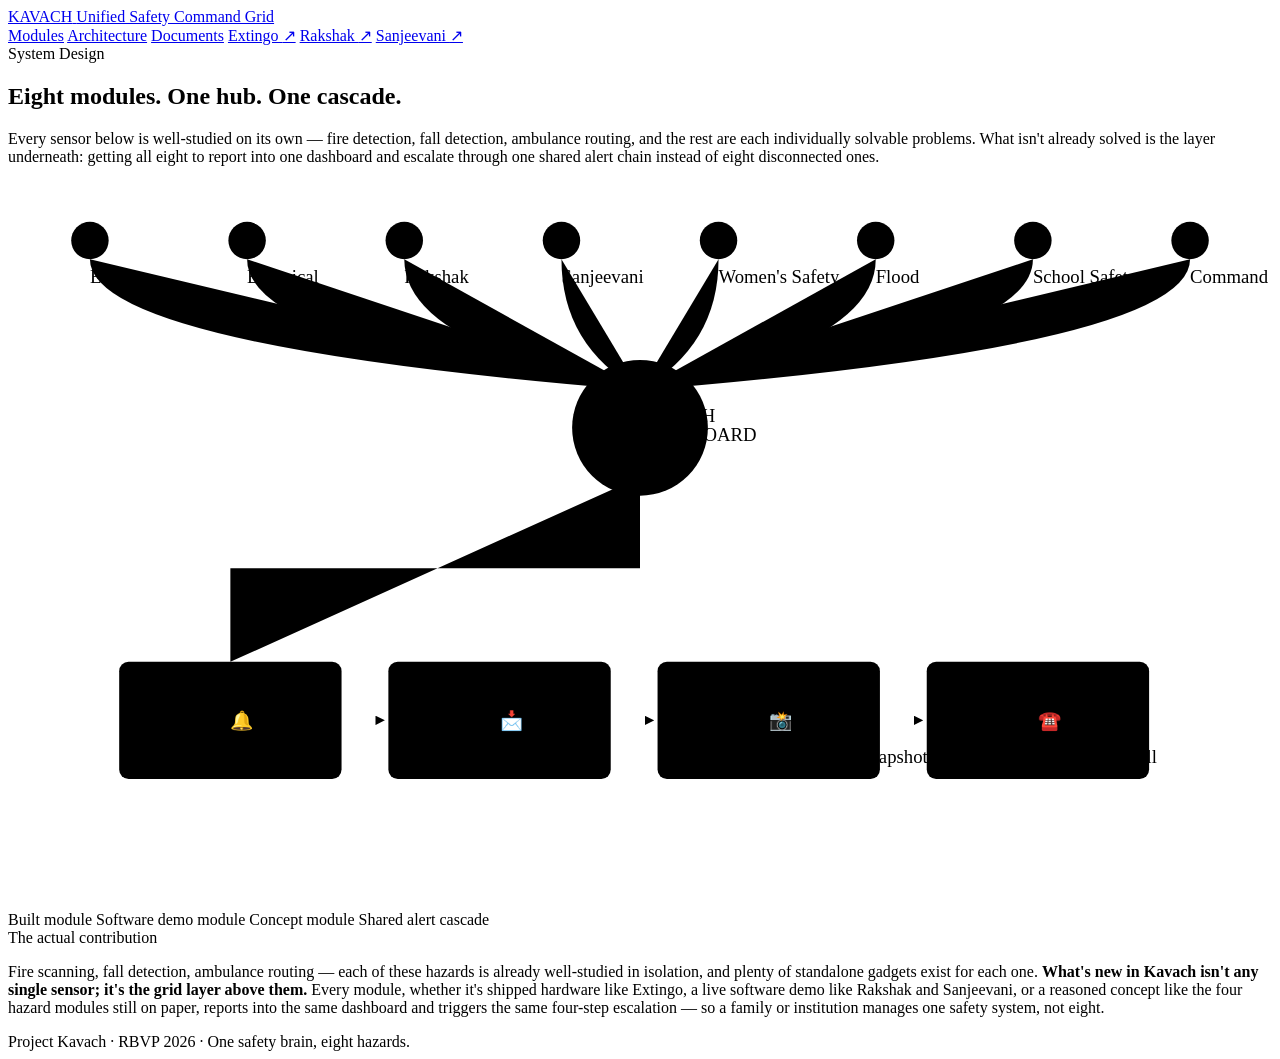
==== architecture.html @ 4a551e86 "Create architecture.html" ====
<!DOCTYPE html>
<html lang="en">
<head>
<meta charset="UTF-8">
<meta name="viewport" content="width=device-width, initial-scale=1.0">
<title>Architecture — Kavach</title>
<meta name="description" content="How Kavach's eight modules feed one dashboard hub and one shared alert-escalation cascade.">
<link rel="stylesheet" href="css/style.css">
</head>
<body>

<header class="site-header">
  <a class="brand" href="index.html">
    <span class="brand-mark" aria-hidden="true"></span>
    <span class="brand-text">
      <span class="brand-name">KAVACH</span>
      <span class="brand-sub">Unified Safety Command Grid</span>
    </span>
  </a>
  <nav class="site-nav" aria-label="Primary">
    <a class="site-nav-link" href="index.html">Modules</a>
    <a class="site-nav-link is-active" href="architecture.html">Architecture</a>
    <a class="site-nav-link" href="documents.html">Documents</a>
    <span class="site-nav-divider" aria-hidden="true"></span>
    <a class="site-nav-link site-nav-link--external" href="#extingo" target="_blank" rel="noopener">Extingo <span class="ext-icon">↗</span></a>
    <a class="site-nav-link site-nav-link--external" href="#rakshak" target="_blank" rel="noopener">Rakshak <span class="ext-icon">↗</span></a>
    <a class="site-nav-link site-nav-link--external" href="#sanjeevani" target="_blank" rel="noopener">Sanjeevani <span class="ext-icon">↗</span></a>
  </nav>
</header>

<div class="hazard-rule" role="presentation"></div>

<main class="dashboard">

  <section class="arch-intro">
    <span class="hero-eyebrow">System Design</span>
    <h1 class="arch-title">Eight modules. One hub. One cascade.</h1>
    <p class="arch-subtitle">
      Every sensor below is well-studied on its own — fire detection, fall detection, ambulance
      routing, and the rest are each individually solvable problems. What isn't already
      solved is the layer underneath: getting all eight to report into one dashboard and
      escalate through one shared alert chain instead of eight disconnected ones.
    </p>
  </section>

  <!-- ============================ DIAGRAM ============================== -->
  <section class="arch-diagram-panel" aria-label="Kavach system architecture diagram">
    <svg class="arch-svg" viewBox="0 0 1080 620" xmlns="http://www.w3.org/2000/svg" role="img"
         aria-label="Diagram: eight hazard modules feed into the Kavach Dashboard hub, which feeds into a shared alert cascade — Local Alarm, then SMS, then Telegram with snapshot, then Automated Call.">

      <!-- feed lines: modules -> hub -->
      <path class="arch-feed-line status-built"   d="M 70.0 66 Q 70.0 140 540 178"/>
      <path class="arch-feed-line status-concept" d="M 204.3 66 Q 204.3 140 540 178"/>
      <path class="arch-feed-line status-demo"    d="M 338.6 66 Q 338.6 140 540 178"/>
      <path class="arch-feed-line status-demo"    d="M 472.9 66 Q 472.9 140 540 178"/>
      <path class="arch-feed-line status-concept" d="M 607.1 66 Q 607.1 140 540 178"/>
      <path class="arch-feed-line status-concept" d="M 741.4 66 Q 741.4 140 540 178"/>
      <path class="arch-feed-line status-concept" d="M 875.7 66 Q 875.7 140 540 178"/>
      <path class="arch-feed-line status-concept" d="M 1010.0 66 Q 1010.0 140 540 178"/>

      <!-- module nodes -->
      <g>
        <circle class="arch-node-dot status-built" cx="70" cy="50" r="16"/>
        <text class="arch-node-label" x="70" y="86">Extingo</text>

        <circle class="arch-node-dot status-concept" cx="204.3" cy="50" r="16"/>
        <text class="arch-node-label" x="204.3" y="86">Electrical</text>

        <circle class="arch-node-dot status-demo" cx="338.6" cy="50" r="16"/>
        <text class="arch-node-label" x="338.6" y="86">Rakshak</text>

        <circle class="arch-node-dot status-demo" cx="472.9" cy="50" r="16"/>
        <text class="arch-node-label" x="472.9" y="86">Sanjeevani</text>

        <circle class="arch-node-dot status-concept" cx="607.1" cy="50" r="16"/>
        <text class="arch-node-label" x="607.1" y="86">Women's Safety</text>

        <circle class="arch-node-dot status-concept" cx="741.4" cy="50" r="16"/>
        <text class="arch-node-label" x="741.4" y="86">Flood</text>

        <circle class="arch-node-dot status-concept" cx="875.7" cy="50" r="16"/>
        <text class="arch-node-label" x="875.7" y="86">School Safety</text>

        <circle class="arch-node-dot status-concept" cx="1010" cy="50" r="16"/>
        <text class="arch-node-label" x="1010" y="86">Command Grid</text>
      </g>

      <!-- hub -->
      <circle class="arch-hub-glow" cx="540" cy="210" r="58"/>
      <circle class="arch-hub-fill" cx="540" cy="210" r="42"/>
      <text class="arch-hub-title" x="540" y="205">KAVACH</text>
      <text class="arch-hub-sub" x="540" y="221">DASHBOARD</text>

      <!-- hub -> cascade connector -->
      <path class="arch-connector" d="M 540 252 L 540 330 L 190 330 L 190 410"/>

      <!-- alert cascade: Local Alarm -> SMS -> Telegram + Snapshot -> Automated Call -->
      <g>
        <rect class="arch-cascade-box" x="95" y="410" width="190" height="100" rx="8"/>
        <text class="arch-cascade-step" x="190" y="434">Step 1</text>
        <text class="arch-cascade-icon" x="190" y="466">🔔</text>
        <text class="arch-cascade-label" x="190" y="496">Local Alarm</text>
      </g>

      <line class="arch-cascade-arrow" x1="285" y1="460" x2="320" y2="460" marker-end="url(#arch-arrowhead)"/>

      <g>
        <rect class="arch-cascade-box" x="325" y="410" width="190" height="100" rx="8"/>
        <text class="arch-cascade-step" x="420" y="434">Step 2</text>
        <text class="arch-cascade-icon icon-2" x="420" y="466">📩</text>
        <text class="arch-cascade-label" x="420" y="496">SMS</text>
      </g>

      <line class="arch-cascade-arrow" x1="515" y1="460" x2="550" y2="460" marker-end="url(#arch-arrowhead)"/>

      <g>
        <rect class="arch-cascade-box" x="555" y="410" width="190" height="100" rx="8"/>
        <text class="arch-cascade-step" x="650" y="434">Step 3</text>
        <text class="arch-cascade-icon icon-3" x="650" y="466">📸</text>
        <text class="arch-cascade-label" x="650" y="496">Telegram + Snapshot</text>
      </g>

      <line class="arch-cascade-arrow" x1="745" y1="460" x2="780" y2="460" marker-end="url(#arch-arrowhead)"/>

      <g>
        <rect class="arch-cascade-box" x="785" y="410" width="190" height="100" rx="8"/>
        <text class="arch-cascade-step" x="880" y="434">Step 4</text>
        <text class="arch-cascade-icon icon-4" x="880" y="466">☎️</text>
        <text class="arch-cascade-label" x="880" y="496">Automated Call</text>
      </g>

      <defs>
        <marker id="arch-arrowhead" markerWidth="8" markerHeight="8" refX="6" refY="4" orient="auto">
          <path d="M0,0 L8,4 L0,8 Z" fill="var(--red)"/>
        </marker>
      </defs>
    </svg>

    <div class="arch-legend">
      <span class="arch-legend-item"><span class="arch-legend-dot status-built"></span>Built module</span>
      <span class="arch-legend-item"><span class="arch-legend-dot status-demo"></span>Software demo module</span>
      <span class="arch-legend-item"><span class="arch-legend-dot status-concept"></span>Concept module</span>
      <span class="arch-legend-item"><span class="arch-legend-dot status-alert"></span>Shared alert cascade</span>
    </div>
  </section>

  <!-- ============================ NOTE PANEL ============================ -->
  <section class="arch-note-panel">
    <span class="arch-note-eyebrow">The actual contribution</span>
    <p class="arch-note-text">
      Fire scanning, fall detection, ambulance routing — each of these hazards is already
      well-studied in isolation, and plenty of standalone gadgets exist for each one.
      <strong>What's new in Kavach isn't any single sensor; it's the grid layer above them.</strong>
      Every module, whether it's shipped hardware like Extingo, a live software demo like
      Rakshak and Sanjeevani, or a reasoned concept like the four hazard modules still on
      paper, reports into the same dashboard and triggers the same four-step escalation —
      so a family or institution manages one safety system, not eight.
    </p>
  </section>

</main>

<footer class="site-footer">
  Project Kavach · RBVP 2026 · One safety brain, eight hazards.
</footer>

</body>
</html>
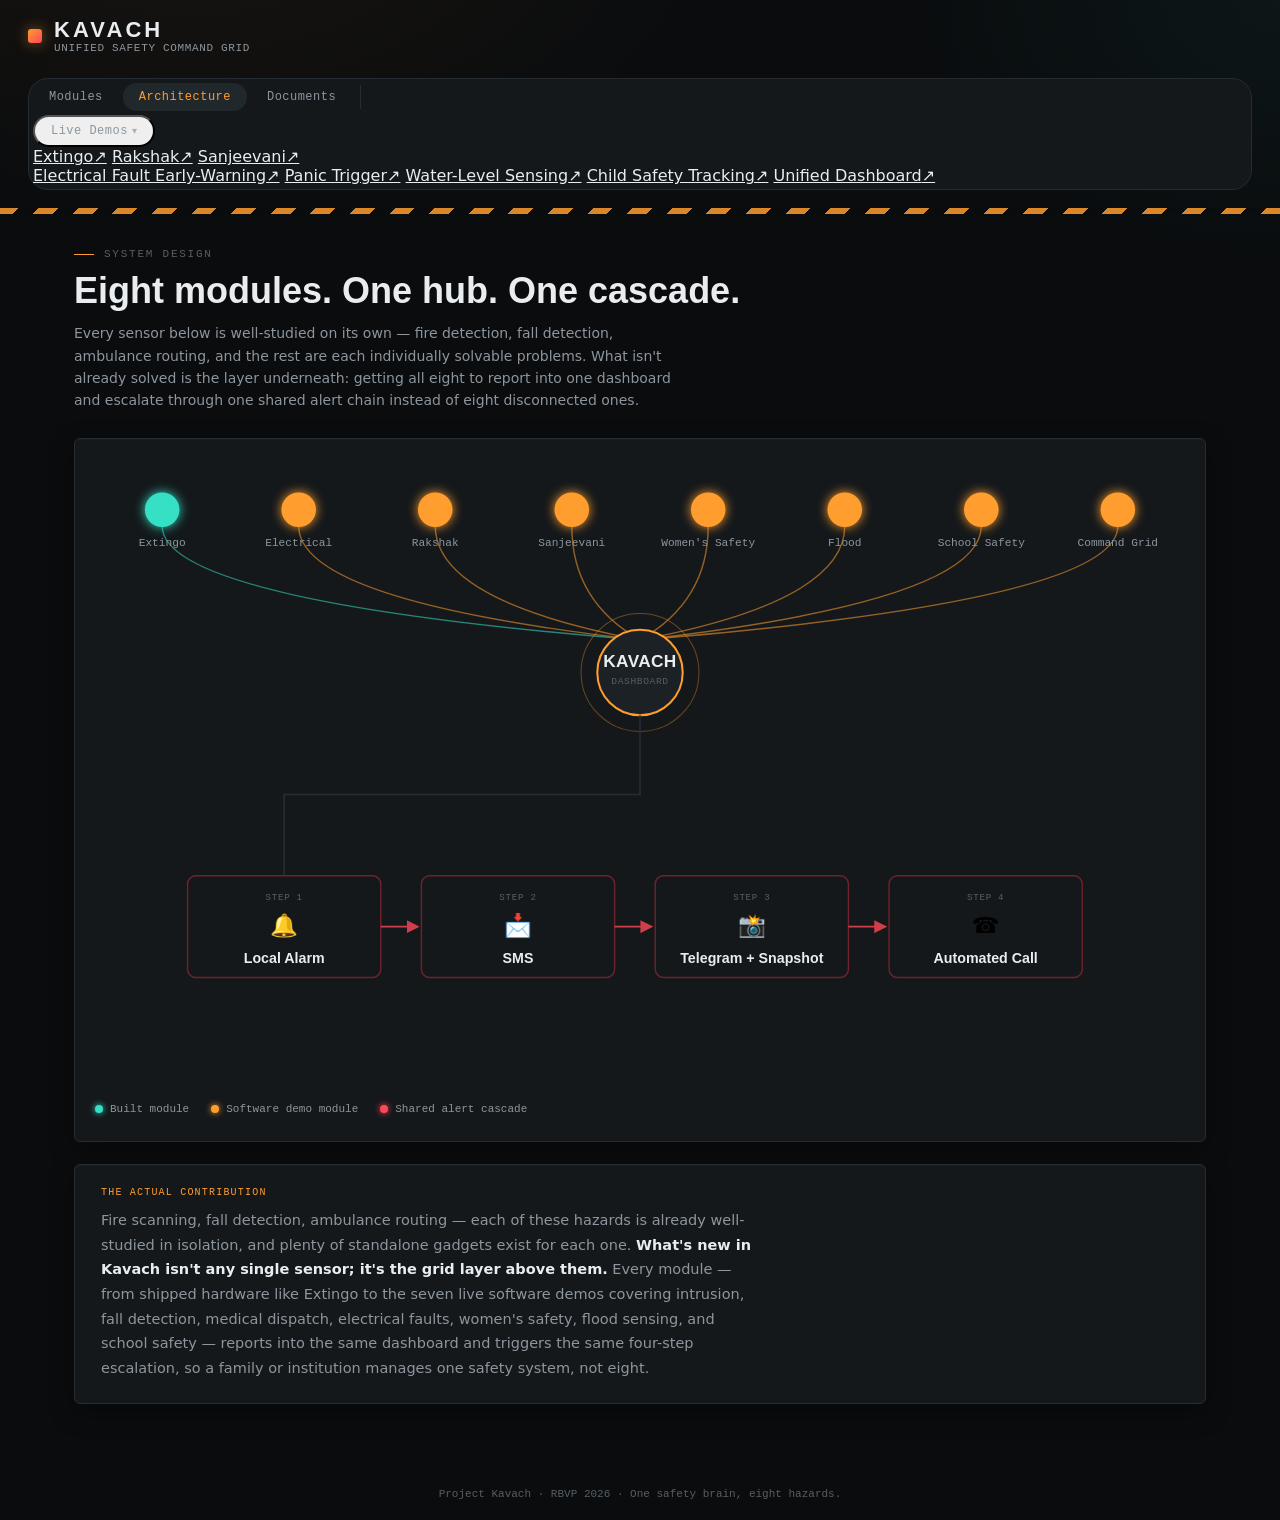
==== commit 19214345: "Refactor navigation and update module statuses Updated navigation to include a dropdown for live dem" ====
--- a/architecture.html
+++ b/architecture.html
@@ -22,9 +22,22 @@
     <a class="site-nav-link is-active" href="architecture.html">Architecture</a>
     <a class="site-nav-link" href="documents.html">Documents</a>
     <span class="site-nav-divider" aria-hidden="true"></span>
-    <a class="site-nav-link site-nav-link--external" href="#extingo" target="_blank" rel="noopener">Extingo <span class="ext-icon">↗</span></a>
-    <a class="site-nav-link site-nav-link--external" href="#rakshak" target="_blank" rel="noopener">Rakshak <span class="ext-icon">↗</span></a>
-    <a class="site-nav-link site-nav-link--external" href="#sanjeevani" target="_blank" rel="noopener">Sanjeevani <span class="ext-icon">↗</span></a>
+    <div class="nav-dropdown">
+      <button class="site-nav-link site-nav-link--external nav-dropdown-trigger" type="button" aria-haspopup="true" aria-expanded="false" aria-controls="live-demos-menu">
+        Live Demos <span class="ext-icon nav-dropdown-caret">▾</span>
+      </button>
+      <div class="nav-dropdown-menu" id="live-demos-menu" role="menu" aria-label="Kavach live sites">
+        <a class="nav-dropdown-item" href="#extingo" target="_blank" rel="noopener" role="menuitem"><span class="nav-dropdown-dot status-built"></span>Extingo<span class="ext-icon">↗</span></a>
+        <a class="nav-dropdown-item" href="#rakshak" target="_blank" rel="noopener" role="menuitem"><span class="nav-dropdown-dot status-demo"></span>Rakshak<span class="ext-icon">↗</span></a>
+        <a class="nav-dropdown-item" href="#sanjeevani" target="_blank" rel="noopener" role="menuitem"><span class="nav-dropdown-dot status-demo"></span>Sanjeevani<span class="ext-icon">↗</span></a>
+        <div class="nav-dropdown-divider" role="separator"></div>
+        <a class="nav-dropdown-item" href="#electrical-fault" target="_blank" rel="noopener" role="menuitem"><span class="nav-dropdown-dot status-demo"></span>Electrical Fault Early-Warning<span class="ext-icon">↗</span></a>
+        <a class="nav-dropdown-item" href="#panic-trigger" target="_blank" rel="noopener" role="menuitem"><span class="nav-dropdown-dot status-demo"></span>Panic Trigger<span class="ext-icon">↗</span></a>
+        <a class="nav-dropdown-item" href="#water-level-sensing" target="_blank" rel="noopener" role="menuitem"><span class="nav-dropdown-dot status-demo"></span>Water-Level Sensing<span class="ext-icon">↗</span></a>
+        <a class="nav-dropdown-item" href="#child-safety-tracking" target="_blank" rel="noopener" role="menuitem"><span class="nav-dropdown-dot status-demo"></span>Child Safety Tracking<span class="ext-icon">↗</span></a>
+        <a class="nav-dropdown-item" href="#unified-dashboard" target="_blank" rel="noopener" role="menuitem"><span class="nav-dropdown-dot status-demo"></span>Unified Dashboard<span class="ext-icon">↗</span></a>
+      </div>
+    </div>
   </nav>
 </header>
 
@@ -50,20 +63,20 @@
 
       <!-- feed lines: modules -> hub -->
       <path class="arch-feed-line status-built"   d="M 70.0 66 Q 70.0 140 540 178"/>
-      <path class="arch-feed-line status-concept" d="M 204.3 66 Q 204.3 140 540 178"/>
+      <path class="arch-feed-line status-demo" d="M 204.3 66 Q 204.3 140 540 178"/>
       <path class="arch-feed-line status-demo"    d="M 338.6 66 Q 338.6 140 540 178"/>
       <path class="arch-feed-line status-demo"    d="M 472.9 66 Q 472.9 140 540 178"/>
-      <path class="arch-feed-line status-concept" d="M 607.1 66 Q 607.1 140 540 178"/>
-      <path class="arch-feed-line status-concept" d="M 741.4 66 Q 741.4 140 540 178"/>
-      <path class="arch-feed-line status-concept" d="M 875.7 66 Q 875.7 140 540 178"/>
-      <path class="arch-feed-line status-concept" d="M 1010.0 66 Q 1010.0 140 540 178"/>
+      <path class="arch-feed-line status-demo" d="M 607.1 66 Q 607.1 140 540 178"/>
+      <path class="arch-feed-line status-demo" d="M 741.4 66 Q 741.4 140 540 178"/>
+      <path class="arch-feed-line status-demo" d="M 875.7 66 Q 875.7 140 540 178"/>
+      <path class="arch-feed-line status-demo" d="M 1010.0 66 Q 1010.0 140 540 178"/>
 
       <!-- module nodes -->
       <g>
         <circle class="arch-node-dot status-built" cx="70" cy="50" r="16"/>
         <text class="arch-node-label" x="70" y="86">Extingo</text>
 
-        <circle class="arch-node-dot status-concept" cx="204.3" cy="50" r="16"/>
+        <circle class="arch-node-dot status-demo" cx="204.3" cy="50" r="16"/>
         <text class="arch-node-label" x="204.3" y="86">Electrical</text>
 
         <circle class="arch-node-dot status-demo" cx="338.6" cy="50" r="16"/>
@@ -72,16 +85,16 @@
         <circle class="arch-node-dot status-demo" cx="472.9" cy="50" r="16"/>
         <text class="arch-node-label" x="472.9" y="86">Sanjeevani</text>
 
-        <circle class="arch-node-dot status-concept" cx="607.1" cy="50" r="16"/>
+        <circle class="arch-node-dot status-demo" cx="607.1" cy="50" r="16"/>
         <text class="arch-node-label" x="607.1" y="86">Women's Safety</text>
 
-        <circle class="arch-node-dot status-concept" cx="741.4" cy="50" r="16"/>
+        <circle class="arch-node-dot status-demo" cx="741.4" cy="50" r="16"/>
         <text class="arch-node-label" x="741.4" y="86">Flood</text>
 
-        <circle class="arch-node-dot status-concept" cx="875.7" cy="50" r="16"/>
+        <circle class="arch-node-dot status-demo" cx="875.7" cy="50" r="16"/>
         <text class="arch-node-label" x="875.7" y="86">School Safety</text>
 
-        <circle class="arch-node-dot status-concept" cx="1010" cy="50" r="16"/>
+        <circle class="arch-node-dot status-demo" cx="1010" cy="50" r="16"/>
         <text class="arch-node-label" x="1010" y="86">Command Grid</text>
       </g>
 
@@ -139,7 +152,6 @@
     <div class="arch-legend">
       <span class="arch-legend-item"><span class="arch-legend-dot status-built"></span>Built module</span>
       <span class="arch-legend-item"><span class="arch-legend-dot status-demo"></span>Software demo module</span>
-      <span class="arch-legend-item"><span class="arch-legend-dot status-concept"></span>Concept module</span>
       <span class="arch-legend-item"><span class="arch-legend-dot status-alert"></span>Shared alert cascade</span>
     </div>
   </section>
@@ -151,10 +163,11 @@
       Fire scanning, fall detection, ambulance routing — each of these hazards is already
       well-studied in isolation, and plenty of standalone gadgets exist for each one.
       <strong>What's new in Kavach isn't any single sensor; it's the grid layer above them.</strong>
-      Every module, whether it's shipped hardware like Extingo, a live software demo like
-      Rakshak and Sanjeevani, or a reasoned concept like the four hazard modules still on
-      paper, reports into the same dashboard and triggers the same four-step escalation —
-      so a family or institution manages one safety system, not eight.
+      Every module — from shipped hardware like Extingo to the seven live software
+      demos covering intrusion, fall detection, medical dispatch, electrical faults,
+      women's safety, flood sensing, and school safety — reports into the same
+      dashboard and triggers the same four-step escalation, so a family or
+      institution manages one safety system, not eight.
     </p>
   </section>
 
@@ -163,6 +176,7 @@
 <footer class="site-footer">
   Project Kavach · RBVP 2026 · One safety brain, eight hazards.
 </footer>
+<script src="js/site-nav.js"></script>
 
 </body>
 </html>
--- a/css/style.css
+++ b/css/style.css
@@ -0,0 +1,1016 @@
+/* ==========================================================================
+   Kavach — Unified Safety Command Grid
+   Tokens
+   (Identical to the canonical Kavach Design System / Extingo tokens.
+   --violet / --violet-dim are additive: a new, muted accent reserved
+   exclusively for the Concept-status badge, never reused elsewhere.)
+   ========================================================================== */
+:root {
+  --bg: #0a0c0e;
+  --surface: #14181b;
+  --surface-2: #1b2124;
+  --surface-3: #21282c;
+  --border: #262d32;
+  --border-soft: #1c2226;
+
+  --text: #e9edf0;
+  --text-dim: #8d969e;
+  --text-faint: #565f65;
+
+  --amber: #ff9d2e;
+  --amber-dim: #7a4f1c;
+  --red: #ff4757;
+  --red-dim: #6e232b;
+  --teal: #35e0c4;
+  --teal-dim: #1c5a4e;
+  --yellow: #ffcc4d;
+
+  --violet: #a390d4;
+  --violet-dim: #453a63;
+
+  --font-display: 'Rajdhani', 'Oswald', 'Arial Narrow', sans-serif;
+  --font-body: 'IBM Plex Sans', 'Segoe UI', system-ui, -apple-system, sans-serif;
+  --font-mono: 'IBM Plex Mono', 'SFMono-Regular', Consolas, 'Liberation Mono', monospace;
+
+  --radius: 6px;
+  --shadow-panel: 0 1px 0 rgba(255,255,255,0.02) inset, 0 8px 24px rgba(0,0,0,0.35);
+}
+
+/* ==========================================================================
+   Self-hosted fonts — no CDN dependency
+   Drop the matching .woff2 files into /fonts (see README) and these
+   resolve locally. Missing files fail silently to the system-font
+   fallbacks above; the page never reaches out to a network font host.
+   ========================================================================== */
+@font-face {
+  font-family: 'Rajdhani';
+  src: url('../fonts/Rajdhani-Medium.woff2') format('woff2');
+  font-weight: 500;
+  font-style: normal;
+  font-display: swap;
+}
+@font-face {
+  font-family: 'Rajdhani';
+  src: url('../fonts/Rajdhani-SemiBold.woff2') format('woff2');
+  font-weight: 600;
+  font-style: normal;
+  font-display: swap;
+}
+@font-face {
+  font-family: 'Rajdhani';
+  src: url('../fonts/Rajdhani-Bold.woff2') format('woff2');
+  font-weight: 700;
+  font-style: normal;
+  font-display: swap;
+}
+@font-face {
+  font-family: 'IBM Plex Sans';
+  src: url('../fonts/IBMPlexSans-Regular.woff2') format('woff2');
+  font-weight: 400;
+  font-style: normal;
+  font-display: swap;
+}
+@font-face {
+  font-family: 'IBM Plex Sans';
+  src: url('../fonts/IBMPlexSans-Medium.woff2') format('woff2');
+  font-weight: 500;
+  font-style: normal;
+  font-display: swap;
+}
+@font-face {
+  font-family: 'IBM Plex Sans';
+  src: url('../fonts/IBMPlexSans-SemiBold.woff2') format('woff2');
+  font-weight: 600;
+  font-style: normal;
+  font-display: swap;
+}
+@font-face {
+  font-family: 'IBM Plex Mono';
+  src: url('../fonts/IBMPlexMono-Regular.woff2') format('woff2');
+  font-weight: 400;
+  font-style: normal;
+  font-display: swap;
+}
+@font-face {
+  font-family: 'IBM Plex Mono';
+  src: url('../fonts/IBMPlexMono-Medium.woff2') format('woff2');
+  font-weight: 500;
+  font-style: normal;
+  font-display: swap;
+}
+
+* { box-sizing: border-box; }
+
+html, body {
+  margin: 0;
+  padding: 0;
+  background: var(--bg);
+  color: var(--text);
+  font-family: var(--font-body);
+  -webkit-font-smoothing: antialiased;
+}
+
+body {
+  background-image:
+    radial-gradient(ellipse 900px 500px at 15% -10%, rgba(255,157,46,0.06), transparent 60%),
+    radial-gradient(ellipse 700px 500px at 100% 0%, rgba(53,224,196,0.05), transparent 55%);
+  background-attachment: fixed;
+}
+
+h1, h2, h3 { margin: 0; font-family: var(--font-display); }
+p { margin: 0; }
+
+a { color: inherit; }
+
+/* ==========================================================================
+   Header (identical structure to Extingo)
+   ========================================================================== */
+.site-header {
+  display: flex;
+  align-items: center;
+  justify-content: space-between;
+  gap: 24px;
+  padding: 18px 28px;
+  flex-wrap: wrap;
+}
+
+.brand { display: flex; align-items: center; gap: 12px; text-decoration: none; }
+
+.brand-mark {
+  width: 14px;
+  height: 14px;
+  border-radius: 3px;
+  background: linear-gradient(135deg, var(--amber), var(--red));
+  box-shadow: 0 0 14px rgba(255,157,46,0.5);
+  flex-shrink: 0;
+}
+
+.brand-text { display: flex; flex-direction: column; line-height: 1.1; }
+
+.brand-name {
+  font-family: var(--font-display);
+  font-weight: 700;
+  font-size: 22px;
+  letter-spacing: 0.14em;
+  color: var(--text);
+}
+
+.brand-sub {
+  font-family: var(--font-mono);
+  font-size: 11px;
+  color: var(--text-dim);
+  letter-spacing: 0.06em;
+  text-transform: uppercase;
+}
+
+.site-nav {
+  display: flex;
+  align-items: stretch;
+  gap: 4px;
+  background: var(--surface);
+  border: 1px solid var(--border);
+  border-radius: 20px;
+  padding: 4px;
+  flex-wrap: wrap;
+}
+
+.site-nav-link {
+  display: inline-flex;
+  align-items: center;
+  gap: 4px;
+  font-family: var(--font-mono);
+  font-size: 12px;
+  letter-spacing: 0.04em;
+  text-decoration: none;
+  color: var(--text-dim);
+  padding: 7px 16px;
+  border-radius: 16px;
+  transition: color 0.2s ease, background 0.2s ease;
+}
+.site-nav-link:hover { color: var(--text); }
+.site-nav-link.is-active {
+  background: var(--surface-3);
+  color: var(--amber);
+}
+
+.site-nav-divider {
+  width: 1px;
+  align-self: stretch;
+  margin: 2px 4px;
+  background: var(--border);
+  flex-shrink: 0;
+}
+
+.site-nav-link--external:hover { color: var(--teal); }
+.site-nav-link--external .ext-icon {
+  font-size: 10px;
+  opacity: 0.7;
+}
+
+/* ==========================================================================
+   Hazard rule — signature divider element (exact Extingo pattern)
+   ========================================================================== */
+.hazard-rule {
+  height: 6px;
+  width: 100%;
+  background: repeating-linear-gradient(
+    -45deg,
+    var(--amber) 0px,
+    var(--amber) 14px,
+    #0a0c0e 14px,
+    #0a0c0e 28px
+  );
+  opacity: 0.85;
+}
+
+/* ==========================================================================
+   Page layout
+   ========================================================================== */
+.dashboard {
+  max-width: 1180px;
+  margin: 0 auto;
+  padding: 28px 24px 64px;
+  display: flex;
+  flex-direction: column;
+  gap: 22px;
+}
+
+.panel-eyebrow {
+  font-family: var(--font-mono);
+  font-size: 10px;
+  letter-spacing: 0.12em;
+  color: var(--text-faint);
+  text-transform: uppercase;
+}
+
+.panel-title {
+  font-size: 19px;
+  font-weight: 600;
+  letter-spacing: 0.02em;
+}
+
+.panel-head {
+  display: flex;
+  align-items: baseline;
+  gap: 10px;
+  margin-bottom: 14px;
+  flex-wrap: wrap;
+}
+.panel-head .panel-title { margin-right: auto; }
+
+/* ==========================================================================
+   Hero
+   ========================================================================== */
+.hero {
+  display: grid;
+  grid-template-columns: 1.15fr 0.85fr;
+  gap: 40px;
+  align-items: center;
+  padding: 40px 0 12px;
+}
+
+.hero-copy { display: flex; flex-direction: column; gap: 18px; }
+
+.hero-eyebrow {
+  font-family: var(--font-mono);
+  font-size: 11px;
+  letter-spacing: 0.16em;
+  text-transform: uppercase;
+  color: var(--text-faint);
+  display: flex;
+  align-items: center;
+  gap: 10px;
+}
+.hero-eyebrow::before {
+  content: "";
+  width: 20px;
+  height: 1px;
+  background: var(--amber);
+  display: inline-block;
+}
+
+.hero-title {
+  font-size: clamp(34px, 4.4vw, 54px);
+  line-height: 1.08;
+  font-weight: 700;
+  letter-spacing: 0.01em;
+  color: var(--text);
+}
+.hero-title .accent { color: var(--amber); }
+
+.hero-body {
+  font-size: 15px;
+  line-height: 1.65;
+  color: var(--text-dim);
+  max-width: 54ch;
+}
+
+.hero-stats {
+  display: flex;
+  gap: 28px;
+  margin-top: 6px;
+  flex-wrap: wrap;
+}
+
+.hero-stat { display: flex; flex-direction: column; gap: 2px; }
+
+.hero-stat-value {
+  font-family: var(--font-display);
+  font-weight: 700;
+  font-size: 26px;
+}
+.hero-stat-value.stat-built { color: var(--teal); }
+.hero-stat-value.stat-demo { color: var(--amber); }
+.hero-stat-value.stat-concept { color: var(--violet); }
+
+.hero-stat-label {
+  font-family: var(--font-mono);
+  font-size: 10px;
+  letter-spacing: 0.06em;
+  text-transform: uppercase;
+  color: var(--text-faint);
+}
+
+/* ---- Shield glyph: 8 hazard nodes ringed around a shield core ---- */
+.hero-shield-wrap {
+  display: flex;
+  align-items: center;
+  justify-content: center;
+}
+
+.shield-svg { width: 100%; max-width: 340px; height: auto; }
+
+.shield-core-fill { fill: var(--surface); stroke: var(--border); stroke-width: 1.5; }
+.shield-core-glyph { stroke: var(--amber); stroke-width: 2; fill: none; }
+
+.shield-node {
+  stroke-width: 1.5;
+  filter: drop-shadow(0 0 5px currentColor);
+}
+.shield-node.status-built { fill: var(--teal); stroke: var(--teal); color: var(--teal); }
+.shield-node.status-demo { fill: var(--amber); stroke: var(--amber); color: var(--amber); }
+.shield-node.status-concept { fill: var(--violet); stroke: var(--violet); color: var(--violet); }
+
+.shield-spoke { stroke: var(--border); stroke-width: 1; opacity: 0.7; }
+
+@keyframes shield-node-pulse {
+  0%, 100% { opacity: 1; }
+  50% { opacity: 0.55; }
+}
+.shield-node { animation: shield-node-pulse 3.4s ease-in-out infinite; }
+.shield-node:nth-child(odd) { animation-delay: 0.6s; }
+
+/* ==========================================================================
+   Demo mode badge (shared component — base structure from Extingo,
+   with status-specific colour modifiers added for Kavach)
+   ========================================================================== */
+.demo-mode-badge {
+  align-self: flex-start;
+  display: inline-flex;
+  align-items: center;
+  gap: 8px;
+  font-family: var(--font-mono);
+  font-size: 11px;
+  letter-spacing: 0.04em;
+  color: var(--yellow);
+  background: rgba(255, 204, 77, 0.08);
+  border: 1px solid rgba(255, 204, 77, 0.35);
+  border-radius: 20px;
+  padding: 6px 14px;
+  white-space: nowrap;
+}
+
+.demo-mode-dot {
+  width: 7px;
+  height: 7px;
+  border-radius: 50%;
+  background: var(--yellow);
+  box-shadow: 0 0 6px rgba(255, 204, 77, 0.7);
+  flex-shrink: 0;
+}
+
+.demo-mode-badge--built {
+  color: var(--teal);
+  background: rgba(53, 224, 196, 0.08);
+  border-color: rgba(53, 224, 196, 0.35);
+}
+.demo-mode-badge--built .demo-mode-dot {
+  background: var(--teal);
+  box-shadow: 0 0 6px rgba(53, 224, 196, 0.7);
+}
+
+.demo-mode-badge--demo {
+  color: var(--amber);
+  background: rgba(255, 157, 46, 0.08);
+  border-color: rgba(255, 157, 46, 0.35);
+}
+.demo-mode-badge--demo .demo-mode-dot {
+  background: var(--amber);
+  box-shadow: 0 0 6px rgba(255, 157, 46, 0.7);
+}
+
+.demo-mode-badge--concept {
+  color: var(--violet);
+  background: rgba(163, 144, 212, 0.08);
+  border-color: rgba(163, 144, 212, 0.35);
+}
+.demo-mode-badge--concept .demo-mode-dot {
+  background: var(--violet);
+  box-shadow: 0 0 6px rgba(163, 144, 212, 0.7);
+}
+
+/* ==========================================================================
+   Filter bar
+   ========================================================================== */
+.filter-bar {
+  display: flex;
+  align-items: center;
+  gap: 14px;
+  flex-wrap: wrap;
+  padding: 6px 0 4px;
+}
+
+.filter-bar-label {
+  font-family: var(--font-mono);
+  font-size: 10px;
+  letter-spacing: 0.1em;
+  text-transform: uppercase;
+  color: var(--text-faint);
+}
+
+.filter-pills {
+  display: flex;
+  gap: 4px;
+  background: var(--surface);
+  border: 1px solid var(--border);
+  border-radius: 20px;
+  padding: 4px;
+  flex-wrap: wrap;
+}
+
+.filter-pill {
+  all: unset;
+  cursor: pointer;
+  font-family: var(--font-mono);
+  font-size: 12px;
+  letter-spacing: 0.03em;
+  color: var(--text-dim);
+  padding: 7px 16px;
+  border-radius: 16px;
+  transition: color 0.2s ease, background 0.2s ease;
+}
+.filter-pill:hover { color: var(--text); }
+.filter-pill[aria-pressed="true"] {
+  background: var(--surface-3);
+  color: var(--text);
+}
+.filter-pill[aria-pressed="true"][data-filter="built"] { color: var(--teal); }
+.filter-pill[aria-pressed="true"][data-filter="demo"] { color: var(--amber); }
+.filter-pill[aria-pressed="true"][data-filter="concept"] { color: var(--violet); }
+.filter-pill:focus-visible { outline: 2px solid var(--teal); outline-offset: 2px; }
+
+.filter-count {
+  font-family: var(--font-mono);
+  font-size: 11px;
+  color: var(--text-faint);
+}
+
+/* ==========================================================================
+   Module grid + cards
+   ========================================================================== */
+.module-grid {
+  display: grid;
+  grid-template-columns: repeat(auto-fit, minmax(300px, 1fr));
+  gap: 16px;
+}
+
+.module-card {
+  background: var(--surface);
+  border: 1px solid var(--border);
+  border-radius: var(--radius);
+  box-shadow: var(--shadow-panel);
+  padding: 18px 20px 20px;
+  display: flex;
+  flex-direction: column;
+  gap: 14px;
+  transition: border-color 0.25s ease, opacity 0.25s ease, transform 0.25s ease;
+}
+
+.module-card.is-hidden { display: none; }
+
+.module-card--built { border-color: var(--teal-dim); }
+.module-card--demo { border-color: var(--amber-dim); }
+.module-card--concept {
+  border-style: dashed;
+  border-color: var(--violet-dim);
+}
+
+.module-status-note {
+  font-family: var(--font-mono);
+  font-size: 11px;
+  font-style: italic;
+  color: var(--violet);
+  letter-spacing: 0.02em;
+}
+
+.module-card-head {
+  display: flex;
+  align-items: flex-start;
+  justify-content: space-between;
+  gap: 12px;
+}
+
+.module-card-heading { display: flex; flex-direction: column; gap: 6px; }
+
+.module-tag {
+  font-family: var(--font-mono);
+  font-size: 9px;
+  color: var(--text-faint);
+  border: 1px solid var(--border);
+  border-radius: 3px;
+  padding: 1px 5px;
+  letter-spacing: 0.08em;
+  align-self: flex-start;
+  text-transform: uppercase;
+}
+
+.module-title {
+  font-size: 17px;
+  font-weight: 600;
+  color: var(--text);
+}
+
+.module-subtitle {
+  font-family: var(--font-mono);
+  font-size: 11px;
+  color: var(--text-faint);
+}
+
+.module-copy { display: flex; flex-direction: column; gap: 10px; }
+
+.module-line { display: flex; flex-direction: column; gap: 3px; }
+
+.module-line-label {
+  font-family: var(--font-mono);
+  font-size: 10px;
+  letter-spacing: 0.08em;
+  text-transform: uppercase;
+  color: var(--text-faint);
+}
+
+.module-line-text {
+  font-size: 13px;
+  line-height: 1.55;
+  color: var(--text-dim);
+}
+
+.module-card-foot { margin-top: auto; padding-top: 4px; }
+
+/* Live-project button — the standard Kavach primary button */
+.btn-primary {
+  all: unset;
+  cursor: pointer;
+  display: inline-flex;
+  align-items: center;
+  gap: 6px;
+  font-family: var(--font-display);
+  font-weight: 600;
+  font-size: 14px;
+  letter-spacing: 0.03em;
+  color: #0a0c0e;
+  background: linear-gradient(135deg, var(--amber), #ff7a2e);
+  padding: 10px 18px;
+  border-radius: 5px;
+  transition: filter 0.2s ease;
+}
+.btn-primary:hover { filter: brightness(1.08); }
+.btn-primary:focus-visible { outline: 2px solid var(--text); outline-offset: 2px; }
+
+/* Concept accordion toggle */
+.accordion-toggle {
+  all: unset;
+  cursor: pointer;
+  display: flex;
+  align-items: center;
+  gap: 8px;
+  font-family: var(--font-mono);
+  font-size: 12px;
+  letter-spacing: 0.03em;
+  color: var(--violet);
+}
+.accordion-toggle:hover { filter: brightness(1.15); }
+.accordion-toggle:focus-visible { outline: 2px solid var(--violet); outline-offset: 3px; border-radius: 3px; }
+
+.accordion-toggle-icon {
+  transition: transform 0.25s ease;
+  font-size: 11px;
+  line-height: 1;
+}
+.accordion-toggle[aria-expanded="true"] .accordion-toggle-icon { transform: rotate(90deg); }
+
+.accordion-panel {
+  overflow: hidden;
+  max-height: 0;
+  opacity: 0;
+  transition: max-height 0.3s ease, opacity 0.25s ease, margin-top 0.3s ease;
+}
+.accordion-panel.is-open {
+  max-height: 480px;
+  opacity: 1;
+  margin-top: 10px;
+}
+
+.accordion-panel-inner {
+  border-top: 1px solid var(--border-soft);
+  padding-top: 12px;
+  display: flex;
+  flex-direction: column;
+  gap: 10px;
+}
+
+/* ==========================================================================
+   Section: problem framing (below hero)
+   ========================================================================== */
+.thesis-strip {
+  display: flex;
+  align-items: center;
+  gap: 14px;
+  padding: 4px 0 10px;
+}
+.thesis-strip-rule { flex: 1; height: 1px; background: var(--border); }
+.thesis-strip-text {
+  font-family: var(--font-mono);
+  font-size: 11px;
+  letter-spacing: 0.08em;
+  text-transform: uppercase;
+  color: var(--text-faint);
+  white-space: nowrap;
+}
+
+/* ==========================================================================
+   Documents page
+   ========================================================================== */
+.page-intro {
+  display: flex;
+  flex-direction: column;
+  gap: 4px;
+  margin-bottom: 4px;
+}
+.page-intro .panel-title { font-size: 24px; }
+.page-intro-note {
+  font-family: var(--font-mono);
+  font-size: 12px;
+  color: var(--text-faint);
+}
+
+.doc-grid {
+  display: grid;
+  grid-template-columns: repeat(auto-fit, minmax(280px, 1fr));
+  gap: 18px;
+}
+
+.doc-card {
+  background: var(--surface);
+  border: 1px solid var(--border);
+  border-radius: var(--radius);
+  box-shadow: var(--shadow-panel);
+  display: flex;
+  flex-direction: column;
+  overflow: hidden;
+}
+
+.doc-card-head {
+  padding: 16px 18px 12px;
+  display: flex;
+  flex-direction: column;
+  gap: 4px;
+}
+
+.doc-card-eyebrow {
+  font-family: var(--font-mono);
+  font-size: 10px;
+  letter-spacing: 0.1em;
+  text-transform: uppercase;
+  color: var(--amber);
+}
+
+.doc-card-title {
+  font-family: var(--font-display);
+  font-size: 19px;
+  font-weight: 600;
+}
+
+.doc-card-desc {
+  font-size: 13px;
+  color: var(--text-dim);
+  line-height: 1.4;
+  margin: 2px 0 0;
+}
+
+.doc-preview-wrap {
+  position: relative;
+  height: 220px;
+  background: var(--surface-2);
+  border-top: 1px solid var(--border-soft);
+  border-bottom: 1px solid var(--border-soft);
+}
+
+.doc-preview-wrap iframe,
+.doc-preview-wrap video {
+  width: 100%;
+  height: 100%;
+  border: 0;
+  display: block;
+  background: #0d1011;
+}
+
+.doc-preview-fallback {
+  position: absolute;
+  inset: 0;
+  display: flex;
+  align-items: center;
+  justify-content: center;
+  flex-direction: column;
+  gap: 6px;
+  padding: 16px;
+  text-align: center;
+  font-family: var(--font-mono);
+  font-size: 11px;
+  color: var(--text-faint);
+  pointer-events: none;
+}
+
+.doc-card-foot {
+  padding: 12px 18px 16px;
+  display: flex;
+  align-items: center;
+  gap: 12px;
+}
+
+.doc-tag {
+  font-family: var(--font-mono);
+  font-size: 10px;
+  color: var(--text-faint);
+  border: 1px solid var(--border);
+  border-radius: 3px;
+  padding: 2px 6px;
+  letter-spacing: 0.04em;
+}
+
+.doc-download {
+  margin-left: auto;
+  display: inline-flex;
+  align-items: center;
+  gap: 6px;
+  font-family: var(--font-display);
+  font-weight: 600;
+  font-size: 13px;
+  letter-spacing: 0.02em;
+  color: #0a0c0e;
+  background: linear-gradient(135deg, var(--amber), #ff7a2e);
+  text-decoration: none;
+  padding: 8px 16px;
+  border-radius: 5px;
+  transition: filter 0.2s ease;
+}
+.doc-download:hover { filter: brightness(1.08); }
+.doc-download:focus-visible { outline: 2px solid var(--text); outline-offset: 2px; }
+.doc-download-icon { font-size: 12px; }
+
+/* ==========================================================================
+   Footer
+   ========================================================================== */
+.site-footer {
+  text-align: center;
+  padding: 20px;
+  font-family: var(--font-mono);
+  font-size: 11px;
+  color: var(--text-faint);
+}
+
+/* ==========================================================================
+   Focus-visible polish
+   ========================================================================== */
+a:focus-visible,
+button:focus-visible {
+  outline: 2px solid var(--teal);
+  outline-offset: 2px;
+  border-radius: 4px;
+}
+
+/* ==========================================================================
+   Page fade-in
+   ========================================================================== */
+.dashboard,
+.site-header {
+  animation: kavach-page-fade-in 0.4s ease both;
+}
+@keyframes kavach-page-fade-in {
+  from { opacity: 0; transform: translateY(6px); }
+  to   { opacity: 1; transform: translateY(0); }
+}
+
+/* ==========================================================================
+   Responsive
+   ========================================================================== */
+@media (max-width: 860px) {
+  .hero { grid-template-columns: 1fr; }
+  .hero-shield-wrap { order: -1; max-width: 220px; margin: 0 auto; }
+}
+
+@media (max-width: 560px) {
+  .site-header { padding: 14px 18px; }
+  .dashboard { padding: 20px 16px 48px; }
+  .hero { padding: 24px 0 6px; }
+  .hero-stats { gap: 18px; }
+}
+
+/* ==========================================================================
+   Architecture page — diagram
+   ========================================================================== */
+.arch-intro { display: flex; flex-direction: column; gap: 10px; padding: 6px 0 4px; }
+
+.arch-title {
+  font-size: clamp(26px, 3vw, 36px);
+  font-weight: 700;
+  color: var(--text);
+}
+
+.arch-subtitle {
+  font-size: 14px;
+  line-height: 1.6;
+  color: var(--text-dim);
+  max-width: 68ch;
+}
+
+.arch-diagram-panel {
+  background: var(--surface);
+  border: 1px solid var(--border);
+  border-radius: var(--radius);
+  box-shadow: var(--shadow-panel);
+  padding: 20px 16px 8px;
+}
+
+.arch-svg { width: 100%; height: auto; display: block; }
+
+.arch-node-dot {
+  stroke-width: 2;
+  filter: drop-shadow(0 0 5px currentColor);
+}
+.arch-node-dot.status-built { fill: var(--teal); stroke: var(--teal); color: var(--teal); }
+.arch-node-dot.status-demo { fill: var(--amber); stroke: var(--amber); color: var(--amber); }
+.arch-node-dot.status-concept { fill: var(--violet); stroke: var(--violet); color: var(--violet); }
+
+.arch-node-label {
+  font-family: var(--font-mono);
+  font-size: 11px;
+  fill: var(--text-dim);
+  text-anchor: middle;
+}
+
+.arch-feed-line {
+  fill: none;
+  stroke-width: 1.4;
+  opacity: 0.55;
+}
+.arch-feed-line.status-built { stroke: var(--teal); }
+.arch-feed-line.status-demo { stroke: var(--amber); }
+.arch-feed-line.status-concept { stroke: var(--violet); }
+
+.arch-hub-fill { fill: var(--surface-2); stroke: var(--amber); stroke-width: 2; }
+.arch-hub-glow { fill: none; stroke: var(--amber); stroke-width: 1; opacity: 0.35; }
+
+.arch-hub-title {
+  font-family: var(--font-display);
+  font-size: 17px;
+  font-weight: 700;
+  fill: var(--text);
+  text-anchor: middle;
+  letter-spacing: 0.02em;
+}
+.arch-hub-sub {
+  font-family: var(--font-mono);
+  font-size: 9.5px;
+  fill: var(--text-faint);
+  text-anchor: middle;
+  letter-spacing: 0.06em;
+}
+
+.arch-connector {
+  fill: none;
+  stroke: var(--border);
+  stroke-width: 1.6;
+}
+
+/* Alert cascade — same red-accented, pulsing visual language as the
+   Extingo alert-overlay component (.ext-alert-icon / .status-emergency) */
+.arch-cascade-box {
+  fill: var(--surface);
+  stroke: var(--red-dim);
+  stroke-width: 1.4;
+  animation: arch-cascade-pulse 2.2s ease-in-out infinite;
+}
+.arch-cascade-box:nth-of-type(2) { animation-delay: 0.35s; }
+.arch-cascade-box:nth-of-type(3) { animation-delay: 0.7s; }
+.arch-cascade-box:nth-of-type(4) { animation-delay: 1.05s; }
+
+@keyframes arch-cascade-pulse {
+  0%, 100% { stroke: var(--red-dim); filter: drop-shadow(0 0 0 rgba(255,71,87,0)); }
+  50% { stroke: var(--red); filter: drop-shadow(0 0 10px rgba(255,71,87,0.35)); }
+}
+
+.arch-cascade-icon {
+  font-size: 22px;
+  text-anchor: middle;
+  animation: arch-icon-pulse 2.2s ease-in-out infinite;
+  transform-origin: center;
+}
+.arch-cascade-icon.icon-2 { animation-delay: 0.35s; }
+.arch-cascade-icon.icon-3 { animation-delay: 0.7s; }
+.arch-cascade-icon.icon-4 { animation-delay: 1.05s; }
+
+@keyframes arch-icon-pulse {
+  0%, 100% { filter: drop-shadow(0 0 2px rgba(255,71,87,0.35)); }
+  50% { filter: drop-shadow(0 0 10px rgba(255,71,87,0.9)); }
+}
+
+.arch-cascade-step {
+  font-family: var(--font-mono);
+  font-size: 9px;
+  fill: var(--text-faint);
+  text-anchor: middle;
+  letter-spacing: 0.08em;
+  text-transform: uppercase;
+}
+.arch-cascade-label {
+  font-family: var(--font-display);
+  font-size: 14px;
+  font-weight: 700;
+  fill: var(--text);
+  text-anchor: middle;
+}
+
+.arch-cascade-arrow {
+  stroke: var(--red);
+  stroke-width: 1.6;
+  opacity: 0.8;
+}
+
+.arch-legend {
+  display: flex;
+  gap: 22px;
+  flex-wrap: wrap;
+  padding: 14px 4px 18px;
+  font-family: var(--font-mono);
+  font-size: 11px;
+  color: var(--text-dim);
+}
+.arch-legend-item { display: flex; align-items: center; gap: 7px; }
+.arch-legend-dot { width: 8px; height: 8px; border-radius: 50%; flex-shrink: 0; }
+.arch-legend-dot.status-built { background: var(--teal); box-shadow: 0 0 6px var(--teal); }
+.arch-legend-dot.status-demo { background: var(--amber); box-shadow: 0 0 6px var(--amber); }
+.arch-legend-dot.status-concept { background: var(--violet); box-shadow: 0 0 6px var(--violet); }
+.arch-legend-dot.status-alert { background: var(--red); box-shadow: 0 0 6px var(--red); }
+
+.arch-note-panel {
+  background: var(--surface);
+  border: 1px solid var(--border);
+  border-radius: var(--radius);
+  box-shadow: var(--shadow-panel);
+  padding: 22px 26px;
+  display: flex;
+  flex-direction: column;
+  gap: 10px;
+}
+
+.arch-note-eyebrow {
+  font-family: var(--font-mono);
+  font-size: 10px;
+  letter-spacing: 0.12em;
+  text-transform: uppercase;
+  color: var(--amber);
+}
+
+.arch-note-text {
+  font-size: 14.5px;
+  line-height: 1.7;
+  color: var(--text-dim);
+  max-width: 72ch;
+}
+.arch-note-text strong { color: var(--text); font-weight: 600; }
+
+.arch-page-nav {
+  display: flex;
+  gap: 12px;
+  padding: 4px 0 8px;
+}
+
+/* ==========================================================================
+   Reduced motion
+   ========================================================================== */
+@media (prefers-reduced-motion: reduce) {
+  .dashboard, .site-header { animation: none; }
+  .shield-node { animation: none; }
+  .accordion-panel { transition: none; }
+  .arch-cascade-box, .arch-cascade-icon { animation: none; }
+}
